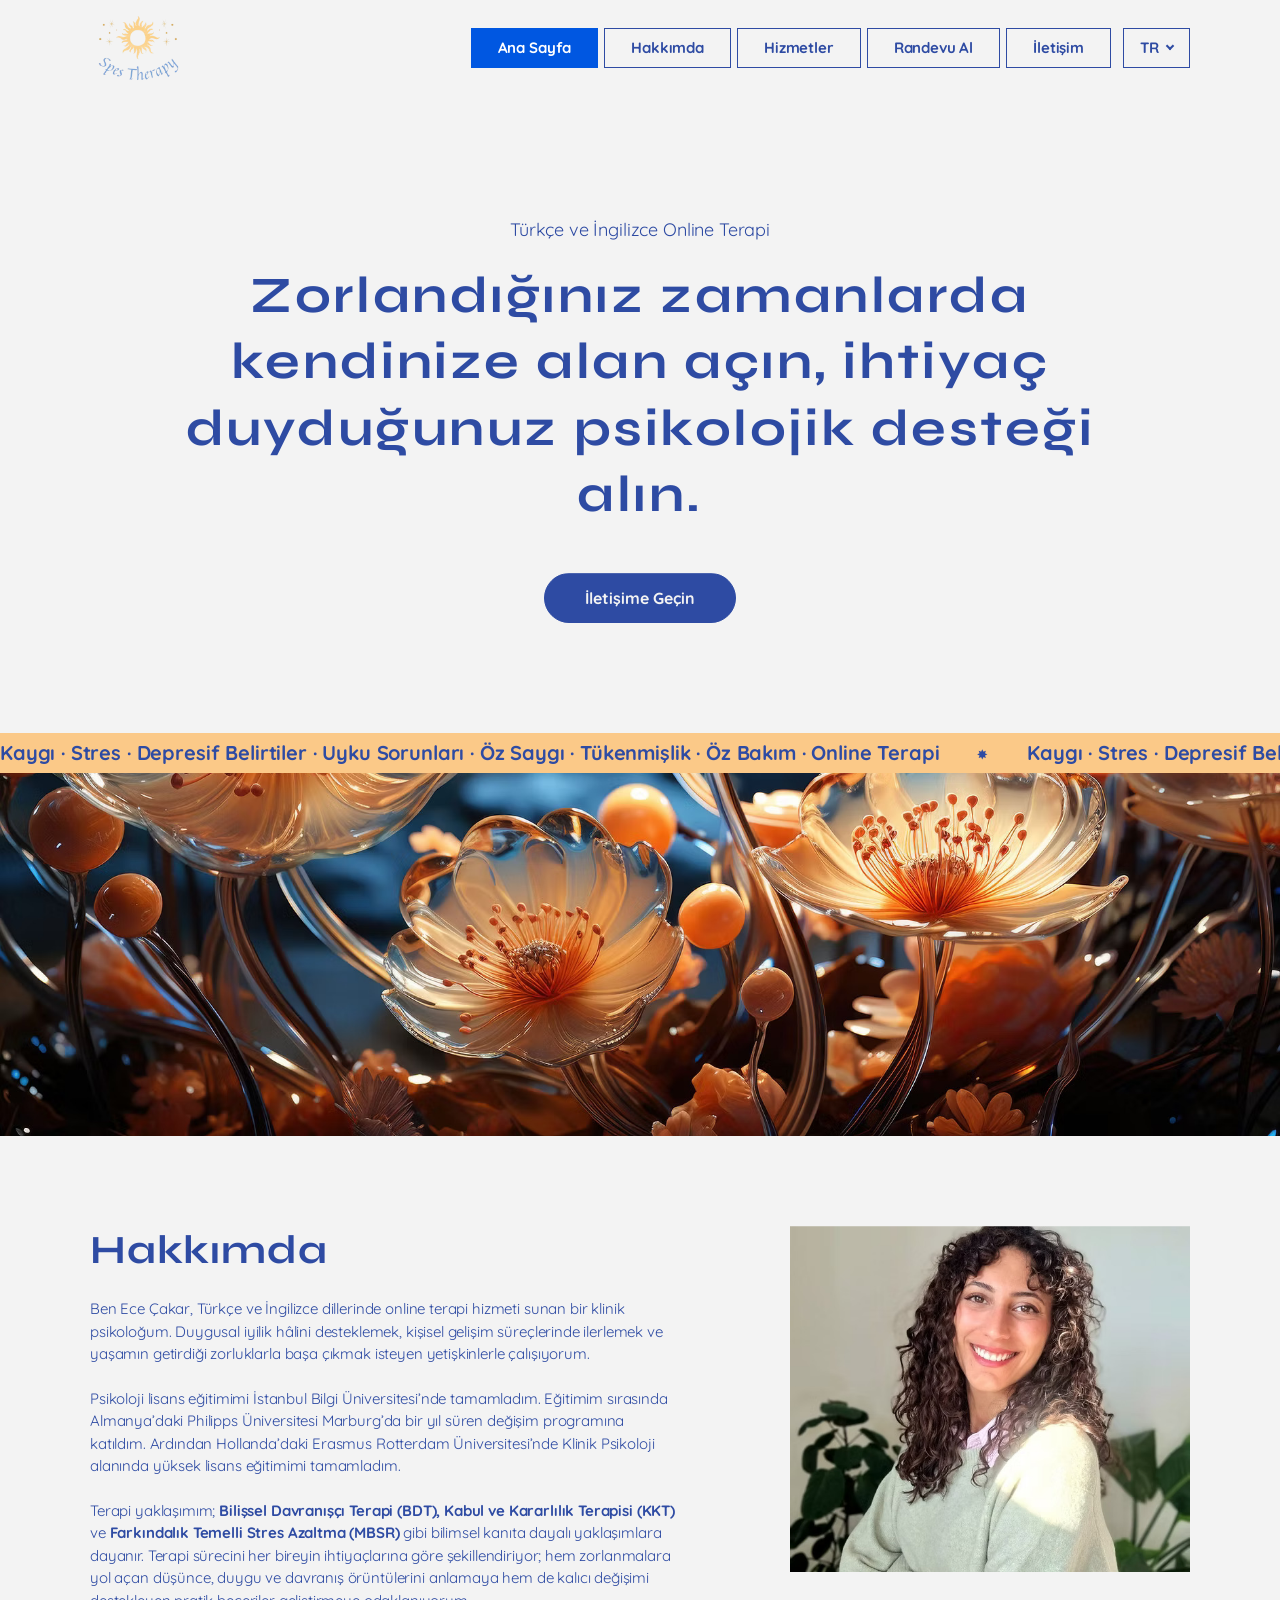
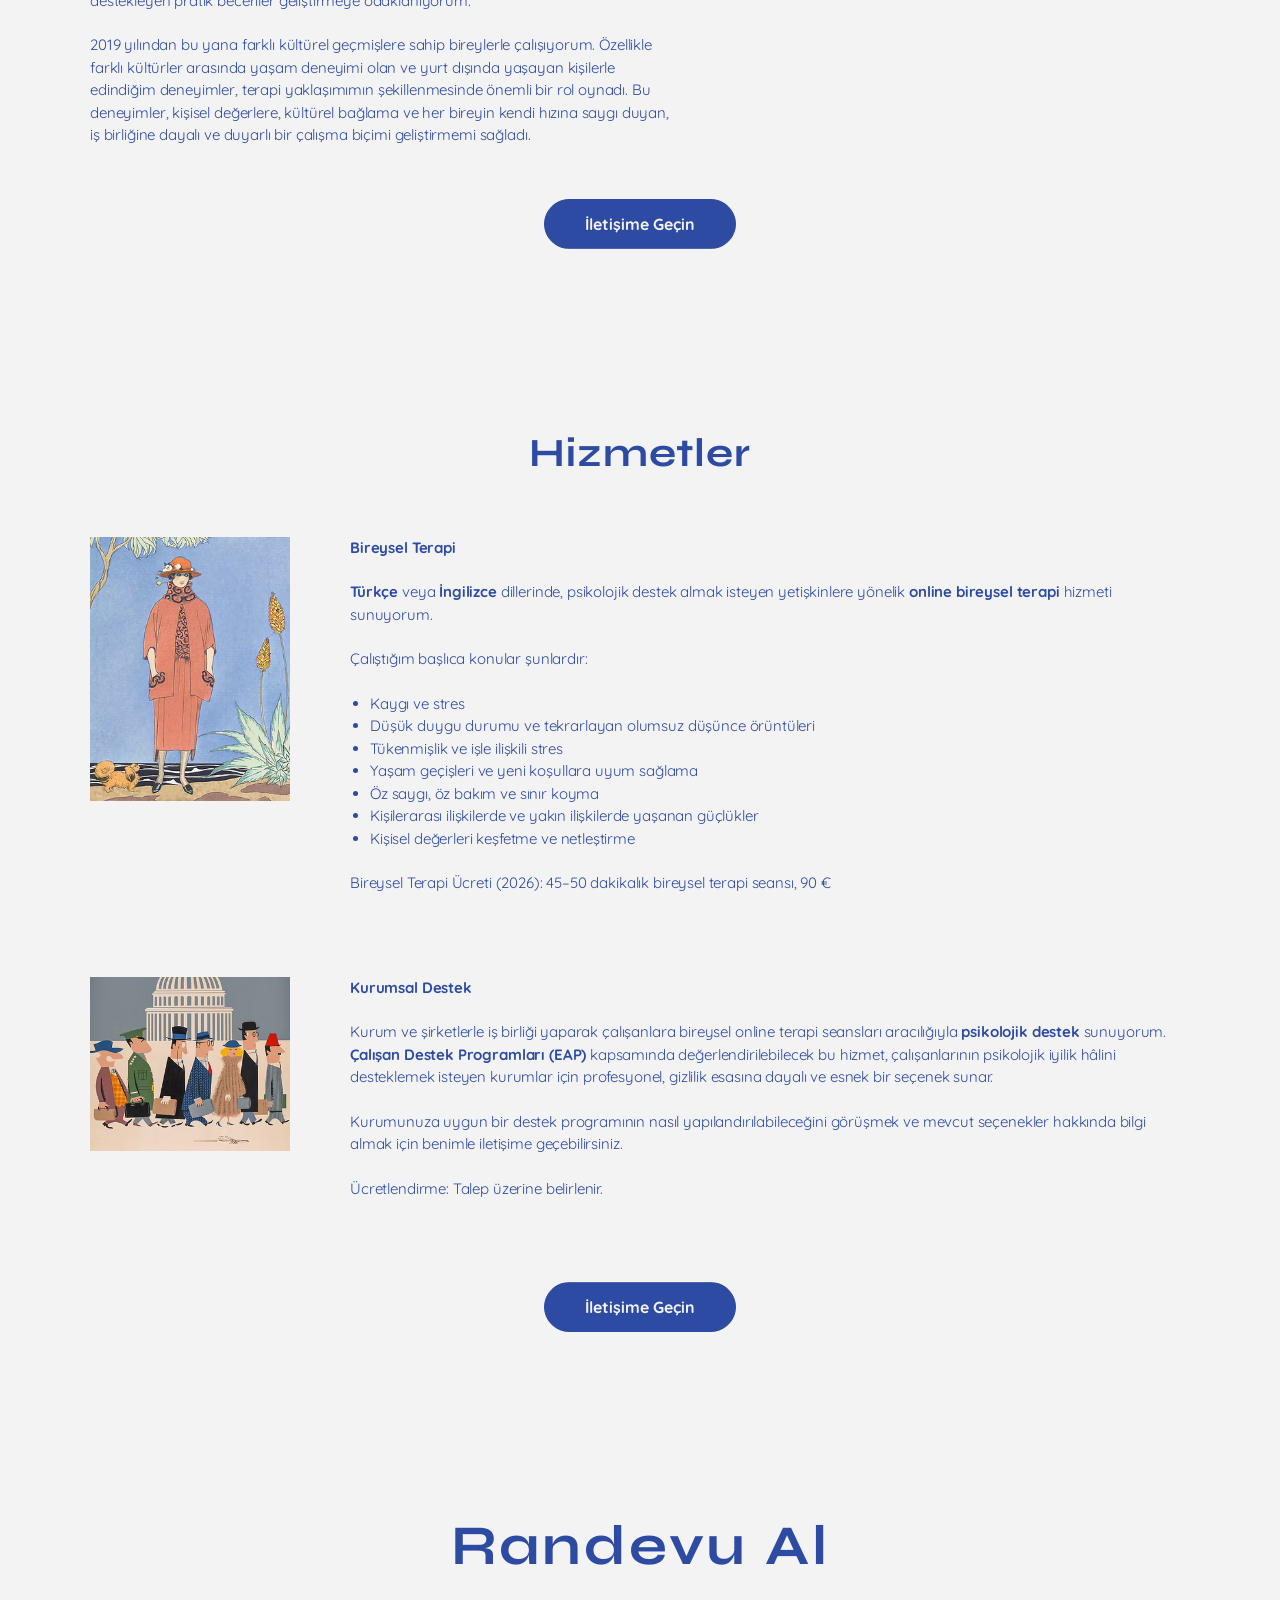
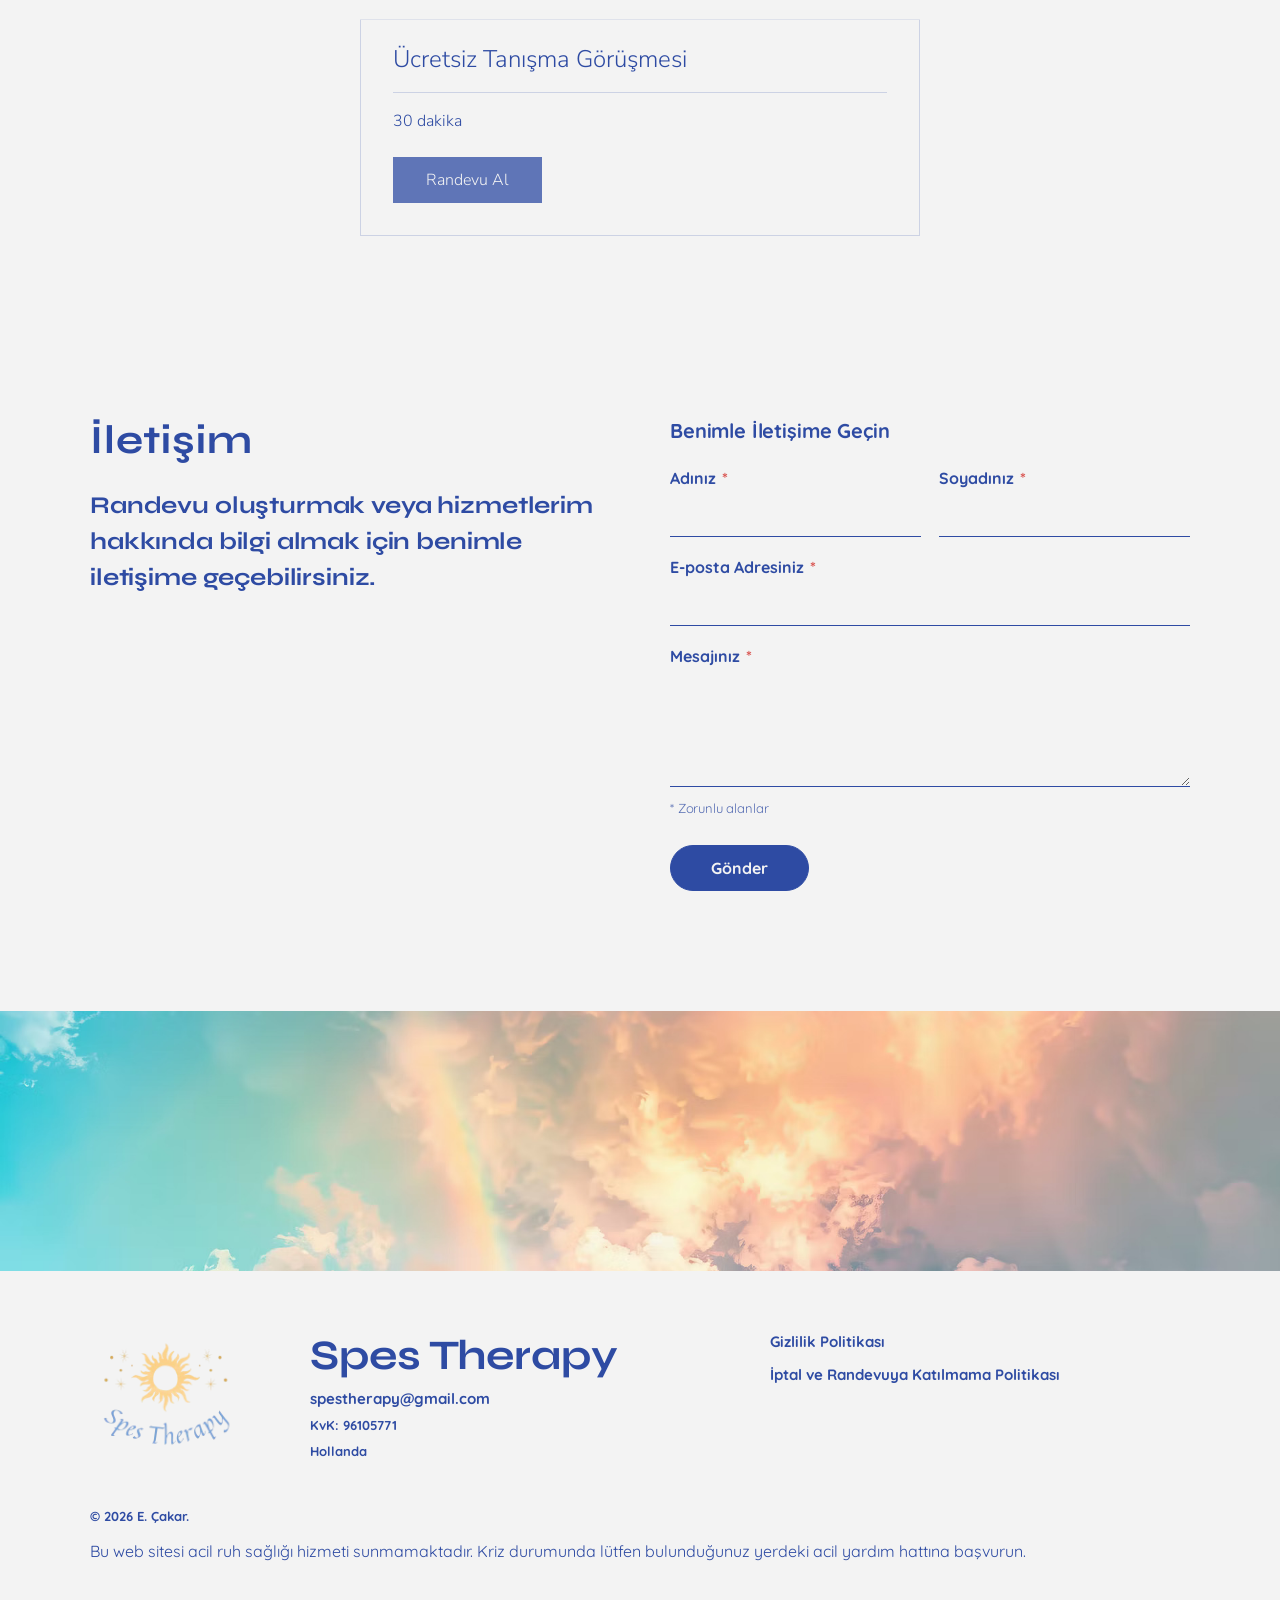
==== tr/index.html @ b2fb8b64 "Turkce sayfa entegrasyonu" ====
<!DOCTYPE html>
<html lang="tr">
<head>
  <meta charset="UTF-8">
  <meta name="viewport" content="width=device-width, initial-scale=1.0">
  <title>Spes Therapy | Türkçe ve İngilizce Online Terapi</title>
  <meta name="description" content="Klinik psikolog Ece Çakar ile Türkçe ve İngilizce online terapi. Kaygı, stres, depresif belirtiler, tükenmişlik ve daha fazlası için psikolojik destek.">
  <link rel="icon" href="/images/logo.png">
  <link rel="canonical" href="https://www.spestherapy.com/tr/">
  <link rel="alternate" hreflang="en" href="https://www.spestherapy.com/">
  <link rel="alternate" hreflang="tr" href="https://www.spestherapy.com/tr/">
  <link rel="alternate" hreflang="x-default" href="https://www.spestherapy.com/">

  <link rel="preconnect" href="https://fonts.googleapis.com">
  <link rel="preconnect" href="https://fonts.gstatic.com" crossorigin>
  <link href="https://fonts.googleapis.com/css2?family=Nunito+Sans:wght@300&family=Quicksand:wght@400;700&family=Syne:wght@700&display=swap" rel="stylesheet">

  <link rel="stylesheet" href="/css/style.css">
  <script>document.documentElement.classList.add("js");</script>
</head>
<body>

  <!-- Bu sayfa ana sayfanın (index.html) Türkçe karşılığı. Yapıyı değiştirirsen ikisini birlikte güncelle. -->
  <header class="site-header">
    <div class="container header-inner">
      <a href="#home" class="logo" aria-label="Spes Therapy ana sayfa">
        <img src="/images/logo.png" alt="Spes Therapy logosu">
      </a>

      <button class="menu-toggle" aria-label="Menüyü aç" aria-expanded="false">
        <span></span><span></span><span></span>
      </button>

      <nav class="main-nav">
        <a href="#home" class="nav-link active">Ana Sayfa</a>
        <a href="#about" class="nav-link">Hakkımda</a>
        <a href="#services" class="nav-link">Hizmetler</a>
        <a href="#book" class="nav-link">Randevu Al</a>
        <a href="#contact" class="nav-link">İletişim</a>

        <div class="lang-switch">
          <button type="button" class="lang-btn" aria-haspopup="true" aria-expanded="false" aria-label="Dil">TR <span class="lang-chev" aria-hidden="true"></span></button>
          <ul class="lang-menu">
            <li><a href="/tr/" hreflang="tr" lang="tr" aria-current="true">Türkçe</a></li>
            <li><a href="/" hreflang="en" lang="en">English</a></li>
          </ul>
        </div>
      </nav>
    </div>
  </header>

  <main>

    <section id="home" class="hero">
      <div class="container hero-inner">
        <p class="hero-eyebrow" data-anim="fade">Türkçe ve İngilizce Online Terapi</p>
        <h1 data-anim="fade" data-delay="150">Zorlandığınız zamanlarda kendinize alan açın, ihtiyaç duyduğunuz psikolojik desteği alın.</h1>
        <a href="#contact" class="btn btn-pill" data-anim="fade" data-delay="300">İletişime Geçin</a>
      </div>
    </section>

    <div class="marquee" aria-label="Kaygı, Stres, Depresif Belirtiler, Uyku Sorunları, Öz Saygı, Tükenmişlik, Öz Bakım, Online Terapi">
      <div class="marquee-track" aria-hidden="true">
        <span>Kaygı · Stres · Depresif Belirtiler · Uyku Sorunları · Öz Saygı · Tükenmişlik · Öz Bakım · Online Terapi <b>✸</b></span>
        <span>Kaygı · Stres · Depresif Belirtiler · Uyku Sorunları · Öz Saygı · Tükenmişlik · Öz Bakım · Online Terapi <b>✸</b></span>
        <span>Kaygı · Stres · Depresif Belirtiler · Uyku Sorunları · Öz Saygı · Tükenmişlik · Öz Bakım · Online Terapi <b>✸</b></span>
        <span>Kaygı · Stres · Depresif Belirtiler · Uyku Sorunları · Öz Saygı · Tükenmişlik · Öz Bakım · Online Terapi <b>✸</b></span>
      </div>
    </div>

    <div class="banner banner-hero">
      <img src="/images/hero-banner.jpg" alt="">
    </div>

    <section id="about" class="section about">
      <div class="container about-grid">
        <div class="about-text">
          <h2 data-anim="reveal">Hakkımda</h2>
          <div data-anim="reveal" data-delay="150">
            <p>Ben Ece Çakar, Türkçe ve İngilizce dillerinde online terapi hizmeti sunan bir klinik psikoloğum. Duygusal iyilik hâlini desteklemek, kişisel gelişim süreçlerinde ilerlemek ve yaşamın getirdiği zorluklarla başa çıkmak isteyen yetişkinlerle çalışıyorum.</p>
            <p>Psikoloji lisans eğitimimi İstanbul Bilgi Üniversitesi’nde tamamladım. Eğitimim sırasında Almanya’daki Philipps Üniversitesi Marburg’da bir yıl süren değişim programına katıldım. Ardından Hollanda’daki Erasmus Rotterdam Üniversitesi’nde Klinik Psikoloji alanında yüksek lisans eğitimimi tamamladım.</p>
            <p>Terapi yaklaşımım; <strong>Bilişsel Davranışçı Terapi (BDT), Kabul ve Kararlılık Terapisi (KKT)</strong> ve <strong>Farkındalık Temelli Stres Azaltma (MBSR)</strong> gibi bilimsel kanıta dayalı yaklaşımlara dayanır. Terapi sürecini her bireyin ihtiyaçlarına göre şekillendiriyor; hem zorlanmalara yol açan düşünce, duygu ve davranış örüntülerini anlamaya hem de kalıcı değişimi destekleyen pratik beceriler geliştirmeye odaklanıyorum.</p>
            <p>2019 yılından bu yana farklı kültürel geçmişlere sahip bireylerle çalışıyorum. Özellikle farklı kültürler arasında yaşam deneyimi olan ve yurt dışında yaşayan kişilerle edindiğim deneyimler, terapi yaklaşımımın şekillenmesinde önemli bir rol oynadı. Bu deneyimler, kişisel değerlere, kültürel bağlama ve her bireyin kendi hızına saygı duyan, iş birliğine dayalı ve duyarlı bir çalışma biçimi geliştirmemi sağladı.</p>
          </div>
        </div>
        <div class="about-photo" data-anim="drop">
          <img src="/images/ece.jpg" alt="Klinik psikolog Ece Çakar">
        </div>
      </div>
      <div class="container section-cta">
        <a href="#contact" class="btn btn-pill" data-anim="fade">İletişime Geçin</a>
      </div>
    </section>

    <section id="services" class="section services">
      <div class="container">
        <h2 data-anim="reveal">Hizmetler</h2>

        <article class="service">
          <div class="service-img" data-anim="turn-left">
            <img src="/images/service-individual.jpg" alt="">
          </div>
          <div class="service-text" data-anim="reveal">
            <h3>Bireysel Terapi</h3>
            <p><strong>Türkçe</strong> veya <strong>İngilizce</strong> dillerinde, psikolojik destek almak isteyen yetişkinlere yönelik <strong>online bireysel terapi</strong> hizmeti sunuyorum.</p>
            <p>Çalıştığım başlıca konular şunlardır:</p>
            <ul>
              <li>Kaygı ve stres</li>
              <li>Düşük duygu durumu ve tekrarlayan olumsuz düşünce örüntüleri</li>
              <li>Tükenmişlik ve işle ilişkili stres</li>
              <li>Yaşam geçişleri ve yeni koşullara uyum sağlama</li>
              <li>Öz saygı, öz bakım ve sınır koyma</li>
              <li>Kişilerarası ilişkilerde ve yakın ilişkilerde yaşanan güçlükler</li>
              <li>Kişisel değerleri keşfetme ve netleştirme</li>
            </ul>
            <p class="price">Bireysel Terapi Ücreti (2026): 45–50 dakikalık bireysel terapi seansı, 90 €</p>
          </div>
        </article>

        <article class="service">
          <div class="service-img" data-anim="turn-right">
            <img src="/images/service-corporate.jpg" alt="">
          </div>
          <div class="service-text" data-anim="reveal">
            <h3>Kurumsal Destek</h3>
            <p>Kurum ve şirketlerle iş birliği yaparak çalışanlara bireysel online terapi seansları aracılığıyla <strong>psikolojik destek</strong> sunuyorum. <strong>Çalışan Destek Programları (EAP)</strong> kapsamında değerlendirilebilecek bu hizmet, çalışanlarının psikolojik iyilik hâlini desteklemek isteyen kurumlar için profesyonel, gizlilik esasına dayalı ve esnek bir seçenek sunar.</p>
            <p>Kurumunuza uygun bir destek programının nasıl yapılandırılabileceğini görüşmek ve mevcut seçenekler hakkında bilgi almak için benimle iletişime geçebilirsiniz.</p>
            <p class="price">Ücretlendirme: Talep üzerine belirlenir.</p>
          </div>
        </article>

        <div class="section-cta">
          <a href="#contact" class="btn btn-pill" data-anim="fade">İletişime Geçin</a>
        </div>
      </div>
    </section>

    <section id="book" class="section book">
      <div class="container">
        <h2 class="book-title" data-anim="reveal">Randevu Al</h2>

        <div class="book-card" data-anim="fade">
          <h3>Ücretsiz Tanışma Görüşmesi</h3>
          <p>30 dakika</p>
          <a href="https://cal.com/spestherapy/30min" class="btn btn-book" data-cal-link target="_blank" rel="noopener">Randevu Al</a>
        </div>
      </div>
    </section>

    <section id="contact" class="section contact">
      <div class="container contact-grid">
        <div>
          <h2 data-anim="reveal">İletişim</h2>
          <p class="contact-lead" data-anim="fade">Randevu oluşturmak veya hizmetlerim hakkında bilgi almak için benimle iletişime geçebilirsiniz.</p>
        </div>

        <div data-anim="fade" data-delay="150">
          <p class="form-title">Benimle İletişime Geçin</p>
          <form class="contact-form" action="https://api.web3forms.com/submit" method="POST">
            <input type="hidden" name="access_key" value="fb1b3580-2717-41c4-828a-7e80e7635101">
            <input type="hidden" name="subject" value="New message from spestherapy.com (Türkçe)">
            <input type="checkbox" name="botcheck" class="hidden" tabindex="-1" autocomplete="off">

            <div class="form-row">
              <label>Adınız <span class="req" aria-hidden="true">*</span> <input type="text" name="name" autocomplete="given-name" required></label>
              <label>Soyadınız <span class="req" aria-hidden="true">*</span> <input type="text" name="surname" autocomplete="family-name" required></label>
            </div>
            <label>E-posta Adresiniz <span class="req" aria-hidden="true">*</span> <input type="email" name="email" autocomplete="email" required></label>
            <label>Mesajınız <span class="req" aria-hidden="true">*</span> <textarea name="message" rows="4" required></textarea></label>
            <p class="small form-note">* Zorunlu alanlar</p>
            <button type="submit" class="btn btn-pill">Gönder</button>
            <p class="form-status" role="status"></p>
          </form>
        </div>
      </div>

      <div class="banner banner-contact">
        <img src="/images/contact-banner.jpg" alt="">
      </div>
    </section>

  </main>

  <footer class="site-footer">
    <div class="container footer-grid">
      <div>
        <img src="/images/logo.png" alt="" class="footer-logo">
      </div>
      <div>
        <p class="footer-brand">Spes Therapy</p>
        <p><a href="mailto:spestherapy@gmail.com">spestherapy@gmail.com</a></p>
        <p class="small">KvK: 96105771</p>
        <p class="small">Hollanda</p>
      </div>
      <div class="footer-links">
        <a href="/tr/gizlilik-politikasi.html">Gizlilik Politikası</a>
        <a href="/tr/iptal-ve-odeme-politikasi.html">İptal ve Randevuya Katılmama Politikası</a>
      </div>
    </div>
    <div class="container footer-bottom">
      <p class="small">© <span id="year">2026</span> E. Çakar.</p>
      <p class="footer-disclaimer">Bu web sitesi acil ruh sağlığı hizmeti sunmamaktadır. Kriz durumunda lütfen bulunduğunuz yerdeki acil yardım hattına başvurun.</p>
    </div>
  </footer>

  <script src="/js/main.js"></script>
</body>
</html>
---- css/style.css ----
/* =========================================================
   RENKLER VE TEMEL AYARLAR
   Renkleri buradan değiştirirsen tüm sitede değişir.
   ========================================================= */
:root {
  --navy: #2e4ba3;        /* ana lacivert: yazılar, butonlar */
  --navy-soft: #5f75b7;   /* "Book Now" butonu */
  --blue-bright: #0057e1; /* menüde aktif sekme */
  --peach: #fbc988;       /* kayan yazı şeridi */
  --lilac: #c2c9df;       /* iletişim altı banner zemini */
  --pink: #edc7e3;        /* görsel yüklenirken zemin */
  --bg: #f3f3f3;          /* sayfa arka planı */

  --font-title: "Syne", sans-serif;
  --font-text: "Quicksand", sans-serif;
  --font-light: "Nunito Sans", sans-serif; /* Wix'teki "Avenir Light"ın ücretsiz muadili (randevu kartı) */

  --header-h: 96px;

  /* Wix'in kullandığı animasyon eğrileri */
  --ease-reveal: cubic-bezier(0.645, 0.045, 0.355, 1);
  --ease-fade: cubic-bezier(0.445, 0.05, 0.55, 0.95);
  --ease-back: cubic-bezier(0.175, 0.885, 0.32, 1.275);
}

*, *::before, *::after { box-sizing: border-box; }

html {
  scroll-behavior: smooth;
  /* Menüye tıklayınca başlık sabit menünün altında kalmasın */
  scroll-padding-top: var(--header-h);
}

body {
  margin: 0;
  background: var(--bg);
  color: var(--navy);
  font-family: var(--font-text);
  font-weight: 400;          /* gövde metni normal; sadece vurgulu kelimeler kalın */
  font-size: 15px;
  line-height: 1.5;
  letter-spacing: -0.01em;
  -webkit-font-smoothing: antialiased;
}
strong { font-weight: 700; }

img { display: block; max-width: 100%; }

/* Dönerek gelen görseller animasyon başında sayfa dışına taşmasın */
main { overflow-x: clip; }
a { color: inherit; }

.container {
  width: min(1100px, 100% - 32px);
  margin-inline: auto;
}

.hidden { display: none; }

h1, h2 {
  font-family: var(--font-title);
  font-weight: 700;
  margin: 0 0 24px;
}
h2 { font-size: clamp(32px, 4vw, 40px); letter-spacing: 0.02em; line-height: 1.2; }
h3 { font-size: 15px; font-weight: 700; margin: 0 0 22px; }

/* =========================================================
   BUTONLAR
   ========================================================= */
.btn {
  display: inline-block;
  text-decoration: none;
  font-family: var(--font-text);
  font-weight: 700;
  font-size: 16px;
  letter-spacing: normal;
  cursor: pointer;
  transition: background-color 0.3s, color 0.3s, transform 0.3s;
}
.btn-pill {
  background: var(--navy);
  color: var(--bg);
  border: 1px solid var(--navy);
  border-radius: 100px;
  padding: 12px 40px;
}
.btn-pill:hover { background: transparent; color: var(--navy); }

.btn-book {
  font-family: var(--font-light);
  font-weight: 300;
  background: var(--navy-soft);
  color: var(--bg);
  border: 1px solid var(--navy-soft);
  padding: 10px 32px;
}
.btn-book:hover { background: var(--navy); border-color: var(--navy); }

/* =========================================================
   MENÜ
   ========================================================= */
.site-header {
  position: sticky;   /* kayarken üstte sabit kalır */
  top: 0;
  z-index: 100;
  background: var(--bg);
  height: var(--header-h);
  transition: box-shadow 0.3s;
}
.site-header.scrolled { box-shadow: 0 2px 16px rgba(46, 75, 163, 0.08); }

.header-inner {
  height: 100%;
  display: flex;
  align-items: center;
  justify-content: space-between;
}
.logo img { height: 80px; width: auto; }

.main-nav { display: flex; gap: 6px; }
.nav-link {
  text-decoration: none;
  color: var(--navy);
  border: 1px solid var(--navy);
  padding: 8px 26px;
  font-size: 15px;
  font-weight: 700;
  transition: background-color 0.3s, color 0.3s;
}
.nav-link:hover,
.nav-link.active { background: var(--blue-bright); border-color: var(--blue-bright); color: #fff; }

.menu-toggle { display: none; }

/* Dil seçici (EN / TR): menünün sonunda, tıklayınca açılır liste */
.lang-switch { position: relative; margin-left: 6px; }
.lang-btn {
  display: flex;
  align-items: center;
  gap: 8px;
  height: 100%;
  background: none;
  border: 1px solid var(--navy);
  color: var(--navy);
  padding: 8px 16px;
  font: inherit;
  font-size: 15px;
  font-weight: 700;
  cursor: pointer;
  transition: background-color 0.3s, color 0.3s;
}
.lang-btn:hover,
.lang-btn[aria-expanded="true"] { background: var(--navy); color: #fff; }
.lang-chev {
  width: 6px; height: 6px;
  border-right: 2px solid currentColor;
  border-bottom: 2px solid currentColor;
  transform: translateY(-2px) rotate(45deg);
  transition: transform 0.3s;
}
.lang-btn[aria-expanded="true"] .lang-chev { transform: translateY(1px) rotate(-135deg); }
.lang-menu {
  position: absolute;
  top: calc(100% + 6px);
  right: 0;
  min-width: 100%;
  margin: 0;
  padding: 0;
  list-style: none;
  background: var(--bg);
  border: 1px solid var(--navy);
  box-shadow: 0 8px 20px rgba(46, 75, 163, 0.12);
  opacity: 0;
  visibility: hidden;
  transform: translateY(-6px);
  transition: opacity 0.2s, transform 0.2s, visibility 0.2s;
}
.lang-btn[aria-expanded="true"] + .lang-menu { opacity: 1; visibility: visible; transform: none; }
.lang-menu a {
  display: block;
  padding: 10px 18px;
  text-decoration: none;
  font-weight: 700;
  white-space: nowrap;
}
.lang-menu a:hover { background: var(--blue-bright); color: #fff; }
.lang-menu a[aria-current="true"] { background: var(--lilac); }
.lang-menu a[aria-current="true"]:hover { background: var(--blue-bright); }

/* =========================================================
   HERO
   ========================================================= */
.hero { padding: 120px 0 110px; text-align: center; }
.hero-eyebrow { font-size: 18px; margin: 0 0 20px; }
.hero h1 {
  font-size: clamp(27px, 4.6vw, 51px);
  line-height: 1.3;         /* g, p, y gibi harflerin kuyrukları kesilmesin */
  padding-bottom: 0.1em;
  letter-spacing: 0.05em;
  max-width: 1000px;         /* ilk satır 954px, 2 satıra sığsın */
  margin: 0 auto 40px;
}
/* Başlığı "when"den sonra bölen satır sonu; telefonda gerek yok, doğal kırılsın */
@media (max-width: 700px) {
  .hero h1 br { display: none; }
}

/* =========================================================
   KAYAN YAZI ŞERİDİ (marquee)
   ========================================================= */
.marquee {
  background: var(--peach);
  overflow: hidden;
  height: 40px;
  display: flex;
  align-items: center;
}
.marquee-track {
  display: flex;
  width: max-content;
  animation: marquee 60s linear infinite;
}
.marquee-track span {
  white-space: nowrap;
  font-size: 20px;
  font-weight: 700;
  padding-right: 40px;
}
.marquee-track b { font-size: 12px; margin-left: 32px; vertical-align: middle; }
/* 4 kopya var; yarısı kadar (-50%) kayınca başa dönüyor, fark edilmiyor */
@keyframes marquee {
  from { transform: translateX(0); }
  to   { transform: translateX(-50%); }
}

/* =========================================================
   GENİŞ GÖRSEL BANTLARI
   ========================================================= */
.banner { background: var(--pink); overflow: hidden; }
.banner img { width: 100%; height: 100%; object-fit: cover; }
.banner-hero { height: 363px; }
.banner-hero img { object-position: bottom; }
.banner-contact { height: 260px; background: var(--lilac); margin-top: 80px; }

/* =========================================================
   BÖLÜMLER
   ========================================================= */
.section { padding: 90px 0; }

.about-grid {
  display: grid;
  grid-template-columns: 1.6fr 1fr;
  gap: 60px;
  align-items: start;
}
.about-text p { margin: 0 0 22px; max-width: 585px; }
/* Wix'teki gibi "Contact Now" butonları ortada */
.section-cta { text-align: center; margin-top: 30px; }
.about-photo { overflow: hidden; background: var(--pink); }
.about-photo img { width: 100%; aspect-ratio: 638 / 552; object-fit: cover; }

.services h2 { text-align: center; margin-bottom: 60px; }
.service {
  display: grid;
  grid-template-columns: 200px 1fr;
  gap: 60px;
  align-items: start;
  margin-bottom: 60px;
}
.service-img { background: var(--pink); }
.service-img img { width: 100%; object-fit: cover; }
.service ul { margin: 0 0 22px; padding-left: 20px; }
.service p { margin: 0 0 22px; }

.book { text-align: center; }
.book-title { font-size: clamp(40px, 5vw, 56px); letter-spacing: 0.05em; }
.book-card {
  max-width: 560px;
  margin: 40px auto 0;
  padding: 24px 32px 32px;
  border: 1px solid rgba(46, 75, 163, 0.2);
  text-align: left;
  font-family: var(--font-light);
  font-weight: 300;
  letter-spacing: normal;
}
.book-card h3 {
  font-size: 24px;
  font-weight: 300;
  line-height: 1.33;
  margin: 0;
  padding-bottom: 16px;
  border-bottom: 1px solid rgba(46, 75, 163, 0.2); /* başlık altındaki ince çizgi */
}
.book-card p { font-size: 16px; line-height: 2; margin: 12px 0 20px; }

.contact { padding-bottom: 0; }
.contact-grid {
  display: grid;
  grid-template-columns: 1fr 1fr;
  gap: 60px;
}
.contact-lead { font-family: var(--font-title); font-weight: 700; font-size: 24px; line-height: 1.5; margin: 0; }
.form-title { font-size: 20px; font-weight: 700; margin: 0 0 20px; }
.contact-form { display: grid; gap: 18px; }
.form-row { display: grid; grid-template-columns: 1fr 1fr; gap: 18px; }
.contact-form label { display: grid; gap: 6px; font-size: 16px; font-weight: 700; letter-spacing: normal; }
.contact-form input,
.contact-form textarea {
  font: inherit;
  font-weight: 400;
  color: var(--navy);
  background: transparent;
  border: none;
  border-bottom: 1px solid var(--navy);
  padding: 8px 0;
  outline: none;
  resize: vertical;
  transition: border-color 0.3s;
}
.contact-form input:focus,
.contact-form textarea:focus { border-bottom-color: var(--blue-bright); }
.contact-form label { grid-template-columns: auto 1fr; }
.contact-form label > input,
.contact-form label > textarea { grid-column: 1 / -1; }
.req { color: #d9534f; justify-self: start; }
.form-note { margin: -6px 0 0; opacity: 0.8; }
/* Gönder'e basıldıktan sonra boş/yanlış kalan alanın çizgisi kırmızı olsun */
.contact-form.submitted input:invalid,
.contact-form.submitted textarea:invalid { border-bottom-color: #d9534f; }
.contact-form .btn { justify-self: start; margin-top: 8px; }
.form-status { margin: 0; min-height: 1.5em; }

/* =========================================================
   POLİTİKA SAYFALARI (gizlilik, iptal)
   ========================================================= */
.policy { padding: 80px 0 60px; }
.policy .container { max-width: 760px; }
.policy h1 { font-size: clamp(34px, 5vw, 51px); line-height: 1.2; letter-spacing: 0.03em; margin-bottom: 20px; }
.policy .intro { font-size: 18px; margin: 0 0 40px; }
.policy h2 { font-size: 22px; letter-spacing: 0; margin: 40px 0 12px; }
.policy p { margin: 0 0 14px; }
.back-link { display: inline-block; margin-top: 48px; text-decoration: none; }
.back-link:hover { text-decoration: underline; }

/* =========================================================
   ALT BİLGİ
   ========================================================= */
.site-footer { padding: 60px 0 40px; }
.footer-grid {
  display: grid;
  grid-template-columns: 180px 1fr 1fr;
  gap: 40px;
  align-items: start;
}
.footer-logo { width: 150px; }
.footer-brand { font-family: var(--font-title); font-weight: 700; font-size: 42px; line-height: 1.2; margin: 0 0 12px; }
/* Wix'te footer yazıları kalın (e-posta, KvK, linkler); sadece acil durum notu normal */
.site-footer p,
.site-footer a { font-weight: 700; letter-spacing: normal; }
.site-footer p { margin: 0 0 6px; }
.site-footer a { text-decoration: none; }
.site-footer a:hover { text-decoration: underline; }
.footer-links { display: grid; gap: 10px; font-size: 15px; }
.footer-bottom { margin-top: 40px; }
.site-footer .footer-disclaimer { font-weight: 400; font-size: 16px; margin-top: 12px; }
.small { font-size: 13px; }

/* =========================================================
   KAYDIRINCA BELİREN ANİMASYONLAR
   JS, eleman ekrana girince ona "is-visible" sınıfını ekler.
   (.js sınıfı sadece JavaScript çalışıyorsa eklenir; JS kapalıysa
   her şey normal görünür, hiçbir içerik gizli kalmaz.)
   ========================================================= */

/* fade: yavaşça belirme (Wix "FadeIn") */
.js [data-anim="fade"] {
  opacity: 0;
  transition: opacity 1.2s var(--ease-fade);
}

/* reveal: alttan yukarı perde açılması (Wix "RevealIn") */
.js [data-anim="reveal"] {
  clip-path: inset(100% 0 0 0);
  transition: clip-path 1.2s var(--ease-reveal);
}

/* drop: büyükten küçülerek yerine oturma (Wix "DropIn")
   Kutu sabit kalır, içindeki fotoğraf küçülür; böylece sayfadan taşmaz. */
.js [data-anim="drop"] {
  opacity: 0;
  transition: opacity 1s var(--ease-fade);
}
.js [data-anim="drop"] img {
  transform: scale(1.4);
  transition: transform 1.2s var(--ease-reveal);
}
.js [data-anim="drop"].is-visible img { transform: none; }

/* turn: köşesinden dönerek, yaylanarak gelme (Wix "TurnIn") */
.js [data-anim^="turn"] {
  opacity: 0;
  transition: opacity 0.6s ease-in, transform 1s var(--ease-back);
}
.js [data-anim="turn-left"]  { transform-origin: bottom left; transform: rotate(-50deg); }
.js [data-anim="turn-right"] { transform-origin: top right;   transform: rotate(50deg); }

/* Görünür olunca hepsi normal hâline döner */
.js [data-anim].is-visible {
  opacity: 1;
  clip-path: inset(0 0 0 0);
  transform: none;
}

/* Hareket hassasiyeti olan kullanıcılar için animasyonları kapat */
@media (prefers-reduced-motion: reduce) {
  html { scroll-behavior: auto; }
  .marquee-track { animation: none; }
  .js [data-anim] { opacity: 1; clip-path: none; transform: none; transition: none; }
}

/* =========================================================
   TABLET VE TELEFON
   ========================================================= */
@media (max-width: 900px) {
  :root { --header-h: 76px; }
  .logo img { height: 60px; }

  /* Hamburger buton */
  .menu-toggle {
    display: grid;
    gap: 5px;
    background: none;
    border: none;
    padding: 10px;
    cursor: pointer;
  }
  .menu-toggle span {
    width: 26px; height: 2px;
    background: var(--navy);
    transition: transform 0.3s, opacity 0.3s;
  }
  .menu-toggle[aria-expanded="true"] span:nth-child(1) { transform: translateY(7px) rotate(45deg); }
  .menu-toggle[aria-expanded="true"] span:nth-child(2) { opacity: 0; }
  .menu-toggle[aria-expanded="true"] span:nth-child(3) { transform: translateY(-7px) rotate(-45deg); }

  /* Açılır menü */
  .main-nav {
    position: absolute;
    top: var(--header-h);
    left: 0; right: 0;
    flex-direction: column;
    gap: 8px;
    padding: 16px;
    background: var(--bg);
    box-shadow: 0 12px 20px rgba(46, 75, 163, 0.08);
    opacity: 0;
    visibility: hidden;
    transform: translateY(-10px);
    transition: opacity 0.3s, transform 0.3s, visibility 0.3s;
  }
  .main-nav.open { opacity: 1; visibility: visible; transform: none; }
  .nav-link { text-align: center; padding: 12px; }

  /* Telefonda dil seçici menünün içinde, tam genişlikte açılır */
  .lang-switch { margin-left: 0; }
  .lang-btn { width: 100%; justify-content: center; padding: 12px; }
  .lang-menu { position: static; display: none; margin-top: 8px; transform: none; opacity: 1; visibility: visible; }
  .lang-btn[aria-expanded="true"] + .lang-menu { display: block; }
  .lang-menu a { text-align: center; }

  .hero { padding: 70px 0 60px; }
  .banner-hero { height: 220px; }
  .banner-contact { height: 180px; }
  .section { padding: 64px 0; }

  .about-grid,
  .contact-grid { grid-template-columns: 1fr; gap: 36px; }
  .about-photo { order: -1; max-width: 420px; }

  .service { grid-template-columns: 1fr; gap: 24px; }
  .service-img { max-width: 220px; }

  .footer-grid { grid-template-columns: 1fr; gap: 24px; }
  .footer-brand { font-size: 32px; }
}

@media (max-width: 520px) {
  .form-row { grid-template-columns: 1fr; }
  .book-card { padding: 28px 24px; }
}
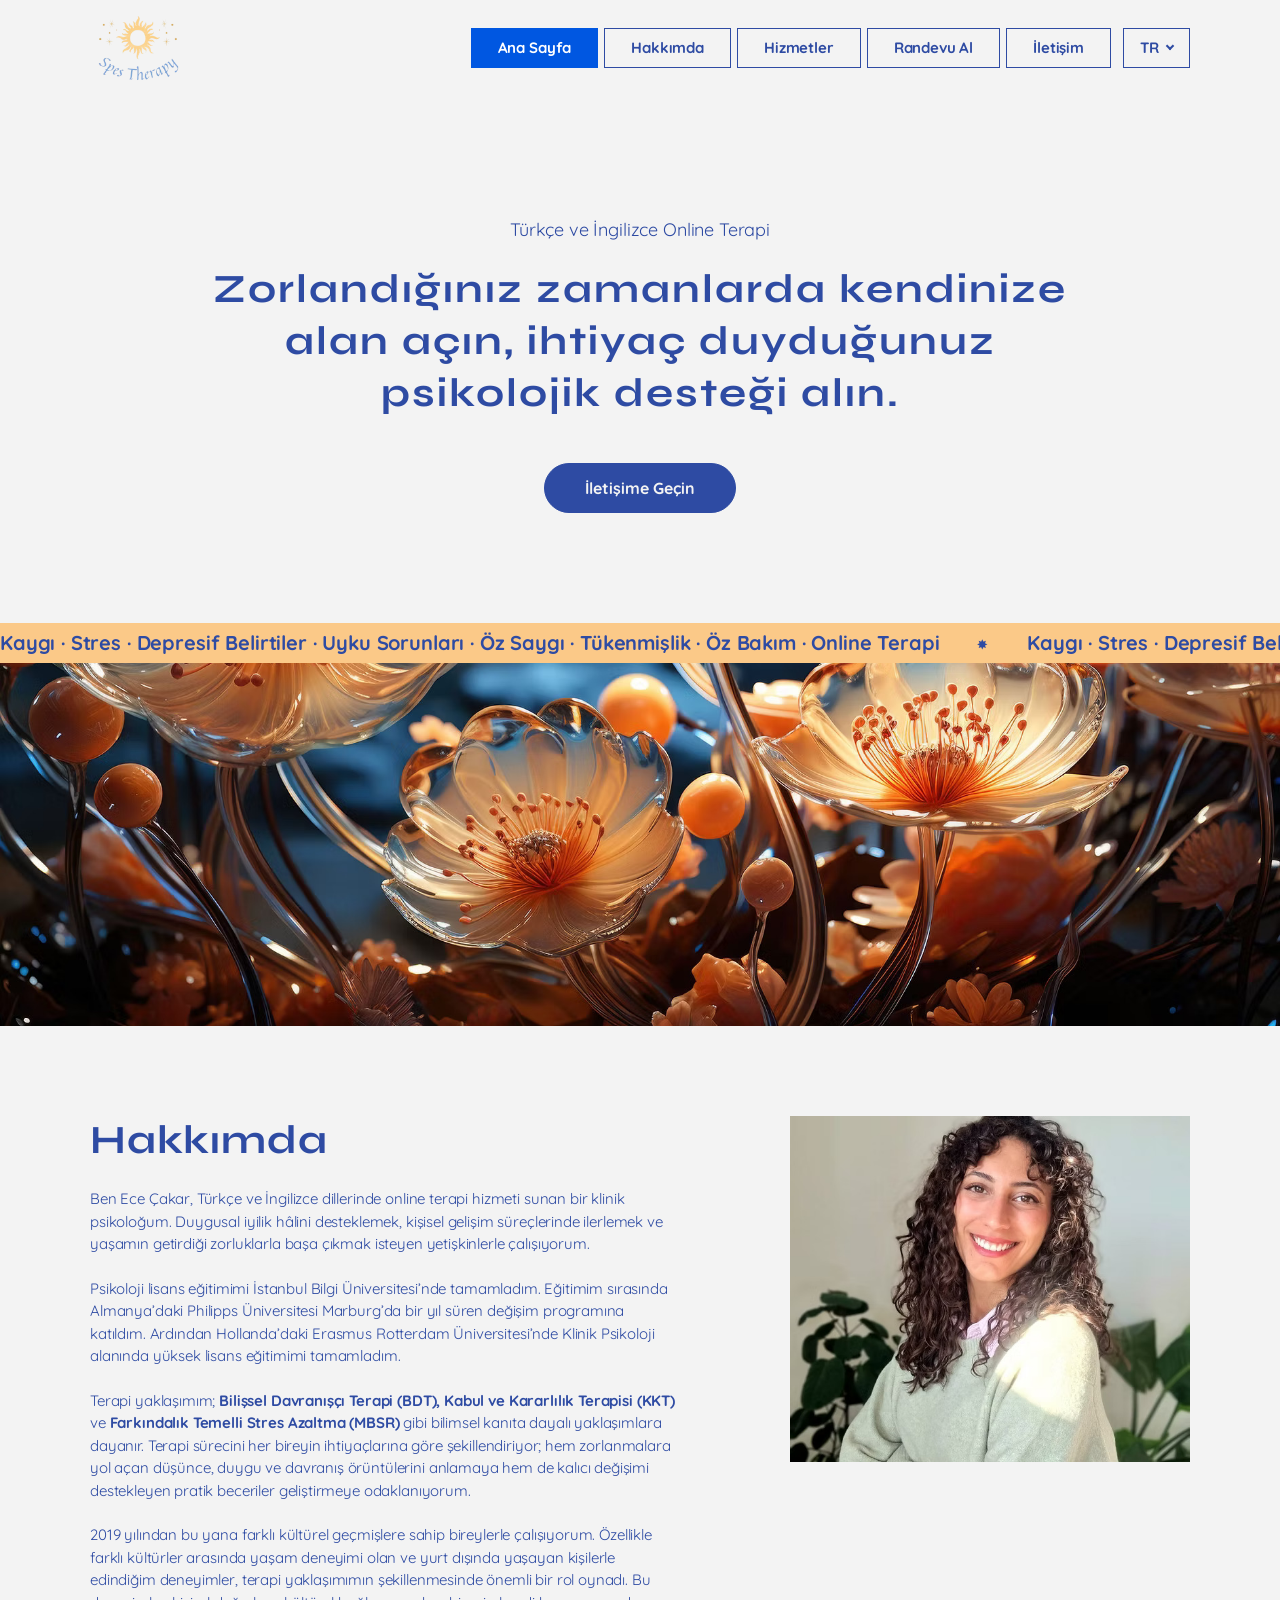
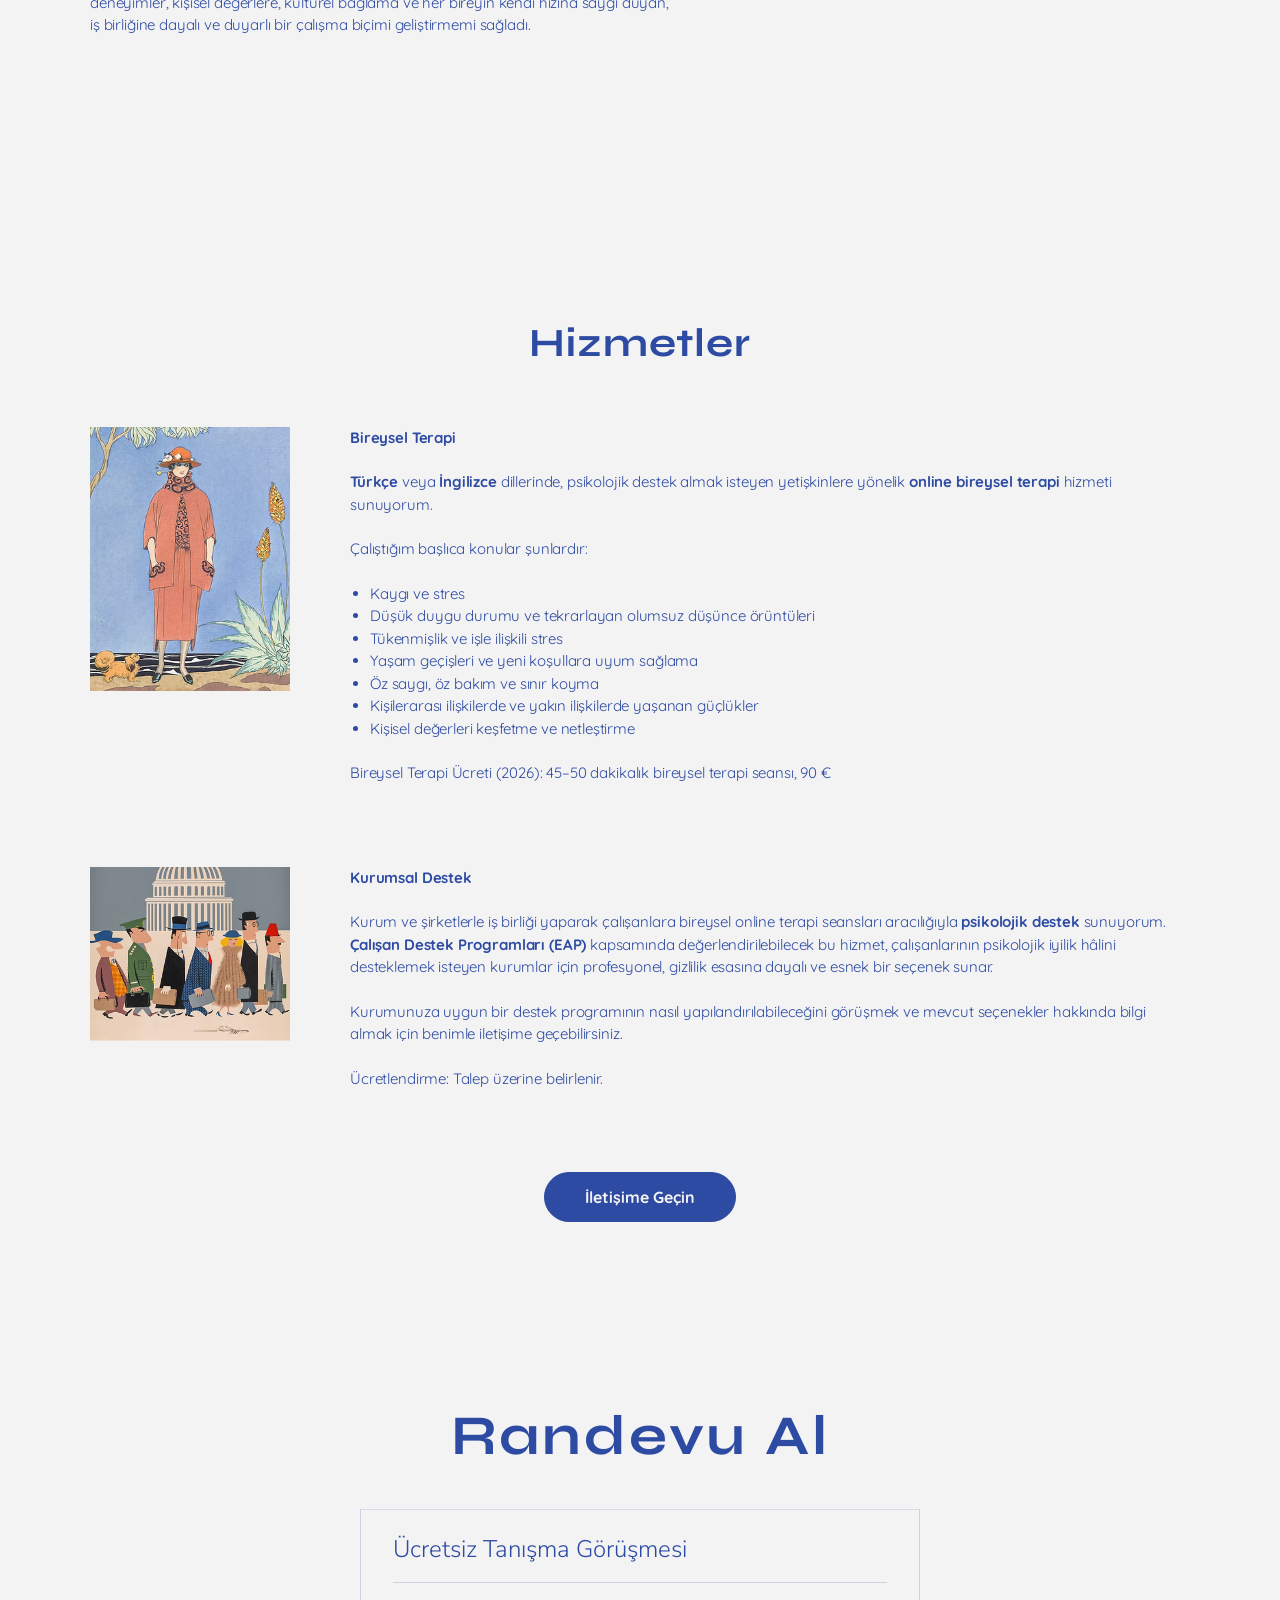
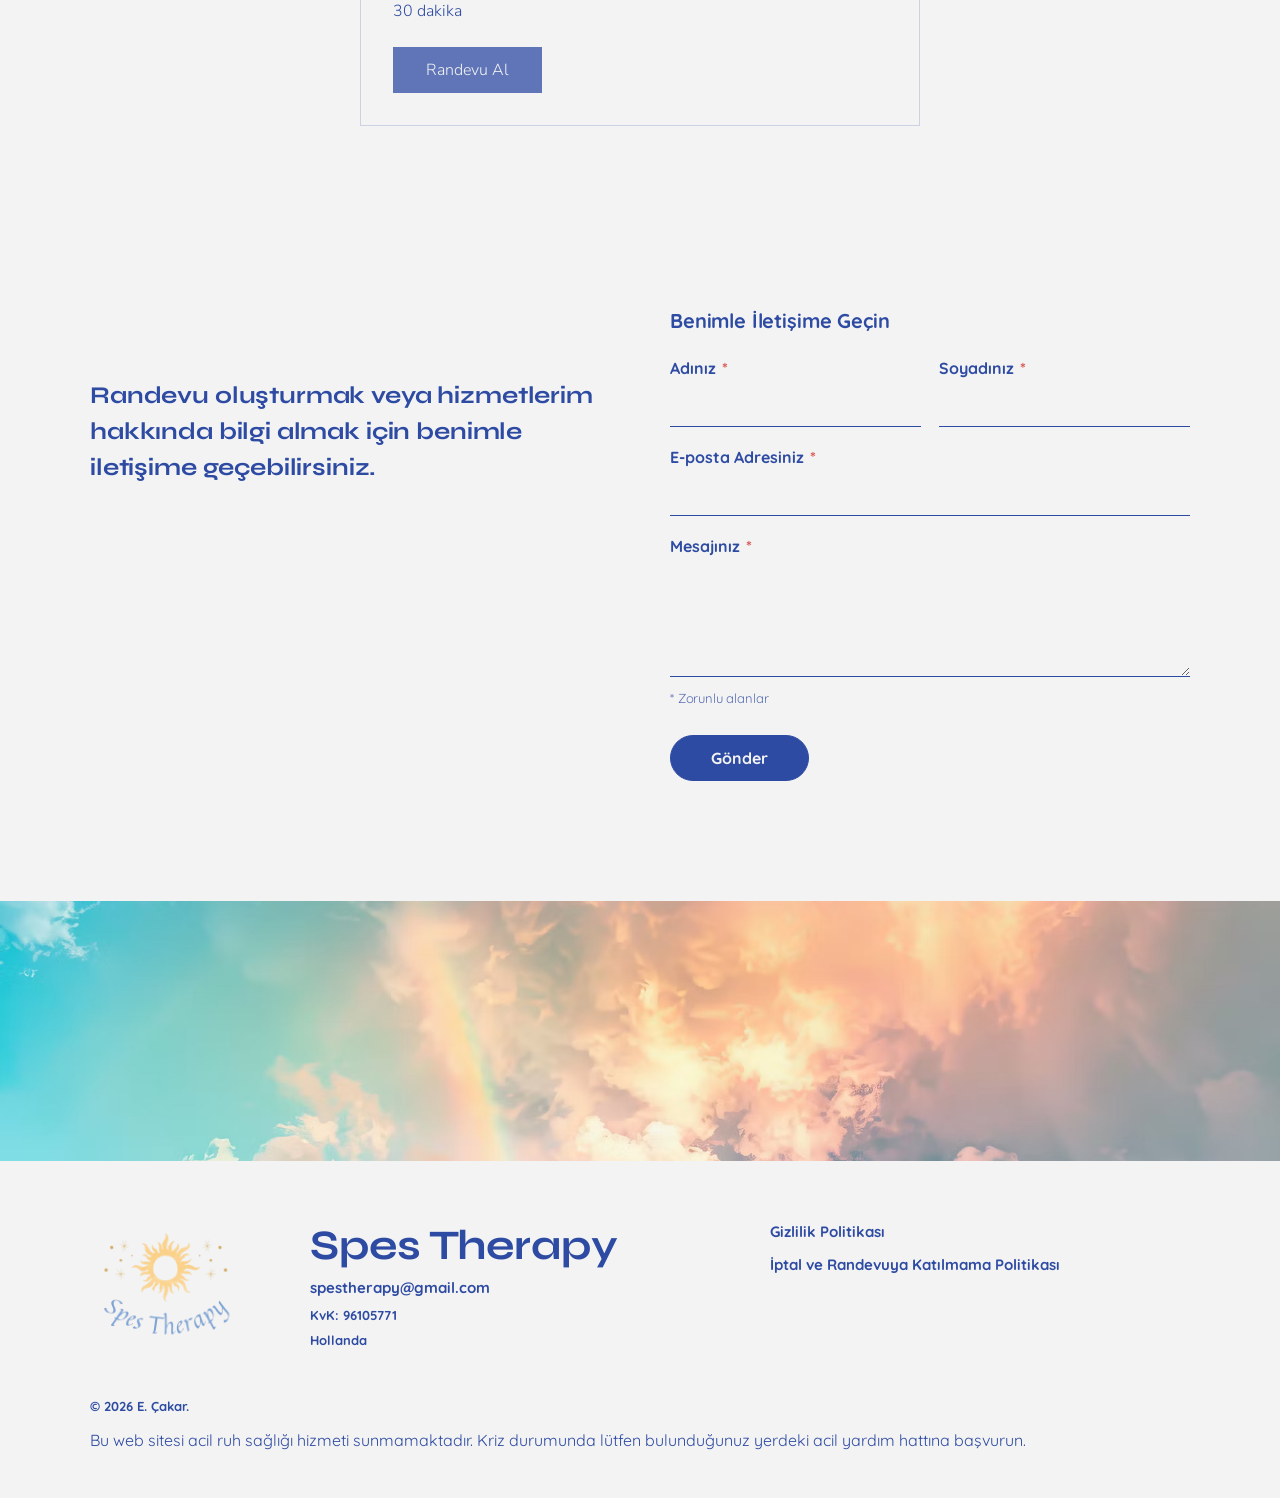
==== commit baa2d8cd: "Punto degisimi" ====
--- a/tr/index.html
+++ b/tr/index.html
@@ -54,7 +54,7 @@
     <section id="home" class="hero">
       <div class="container hero-inner">
         <p class="hero-eyebrow" data-anim="fade">Türkçe ve İngilizce Online Terapi</p>
-        <h1 data-anim="fade" data-delay="150">Zorlandığınız zamanlarda kendinize alan açın, ihtiyaç duyduğunuz psikolojik desteği alın.</h1>
+        <h1 class="hero-long" data-anim="fade" data-delay="150">Zorlandığınız zamanlarda kendinize alan açın, ihtiyaç duyduğunuz psikolojik desteği alın.</h1>
         <a href="#contact" class="btn btn-pill" data-anim="fade" data-delay="300">İletişime Geçin</a>
       </div>
     </section>
--- a/css/style.css
+++ b/css/style.css
@@ -200,6 +200,11 @@
   letter-spacing: 0.05em;
   max-width: 1000px;         /* ilk satır 954px, 2 satıra sığsın */
   margin: 0 auto 40px;
+}
+/* Türkçe başlık daha uzun: biraz küçük punto ve geniş alan ile 3 satıra sığar */
+.hero h1.hero-long {
+  font-size: clamp(24px, 3.6vw, 40px);
+  max-width: 900px;
 }
 /* Başlığı "when"den sonra bölen satır sonu; telefonda gerek yok, doğal kırılsın */
 @media (max-width: 700px) {
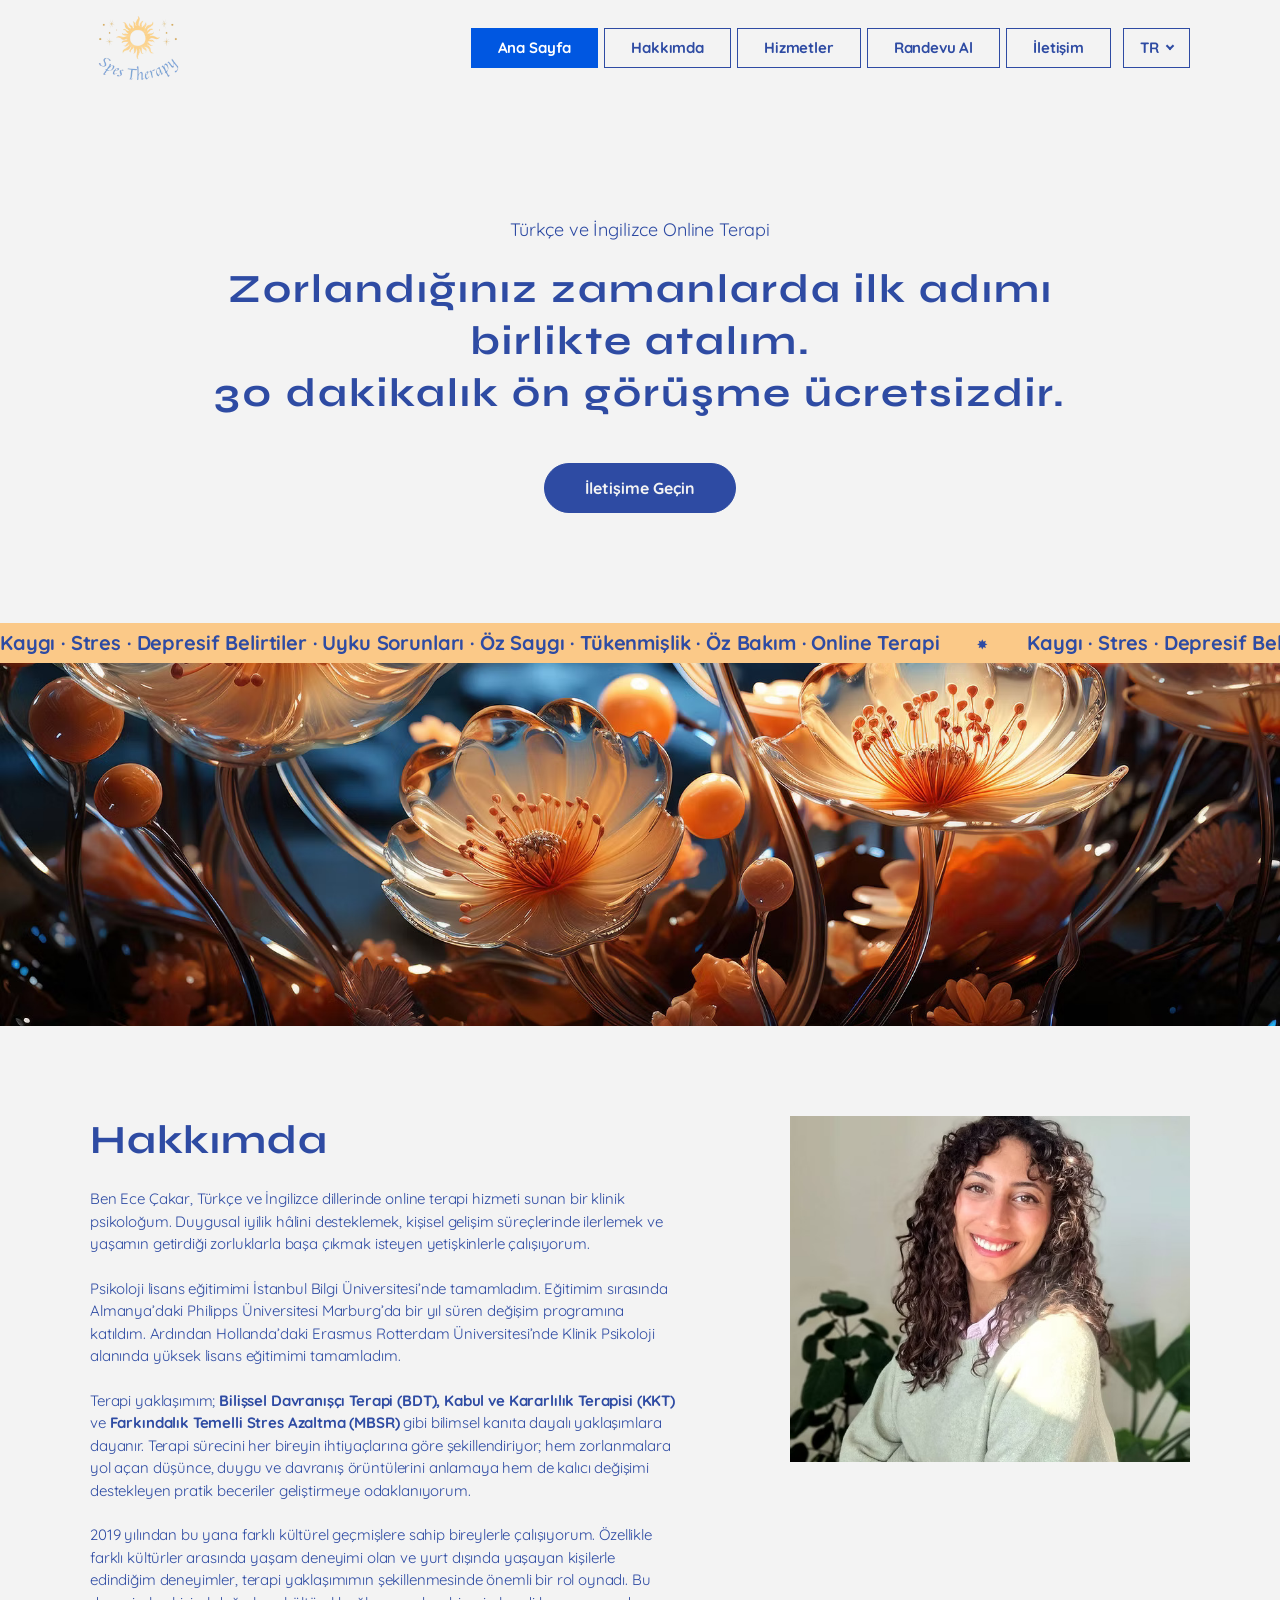
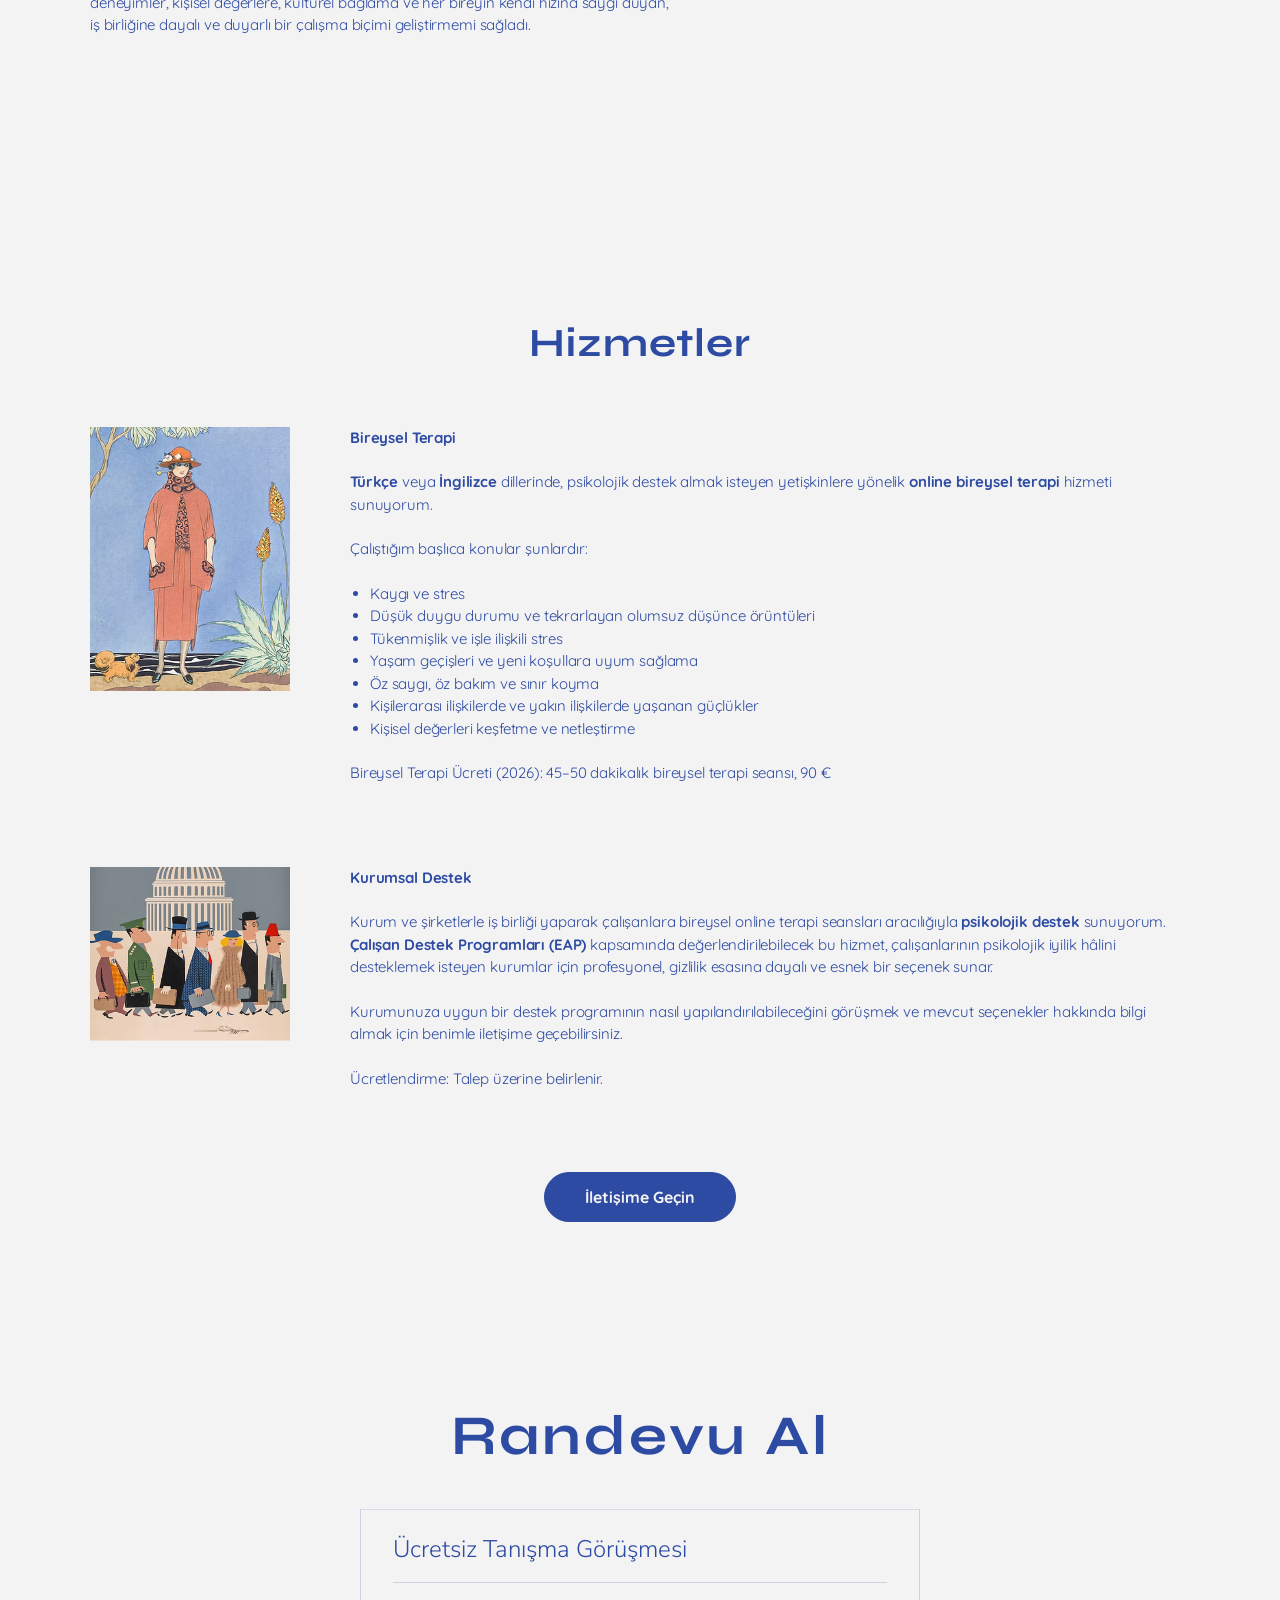
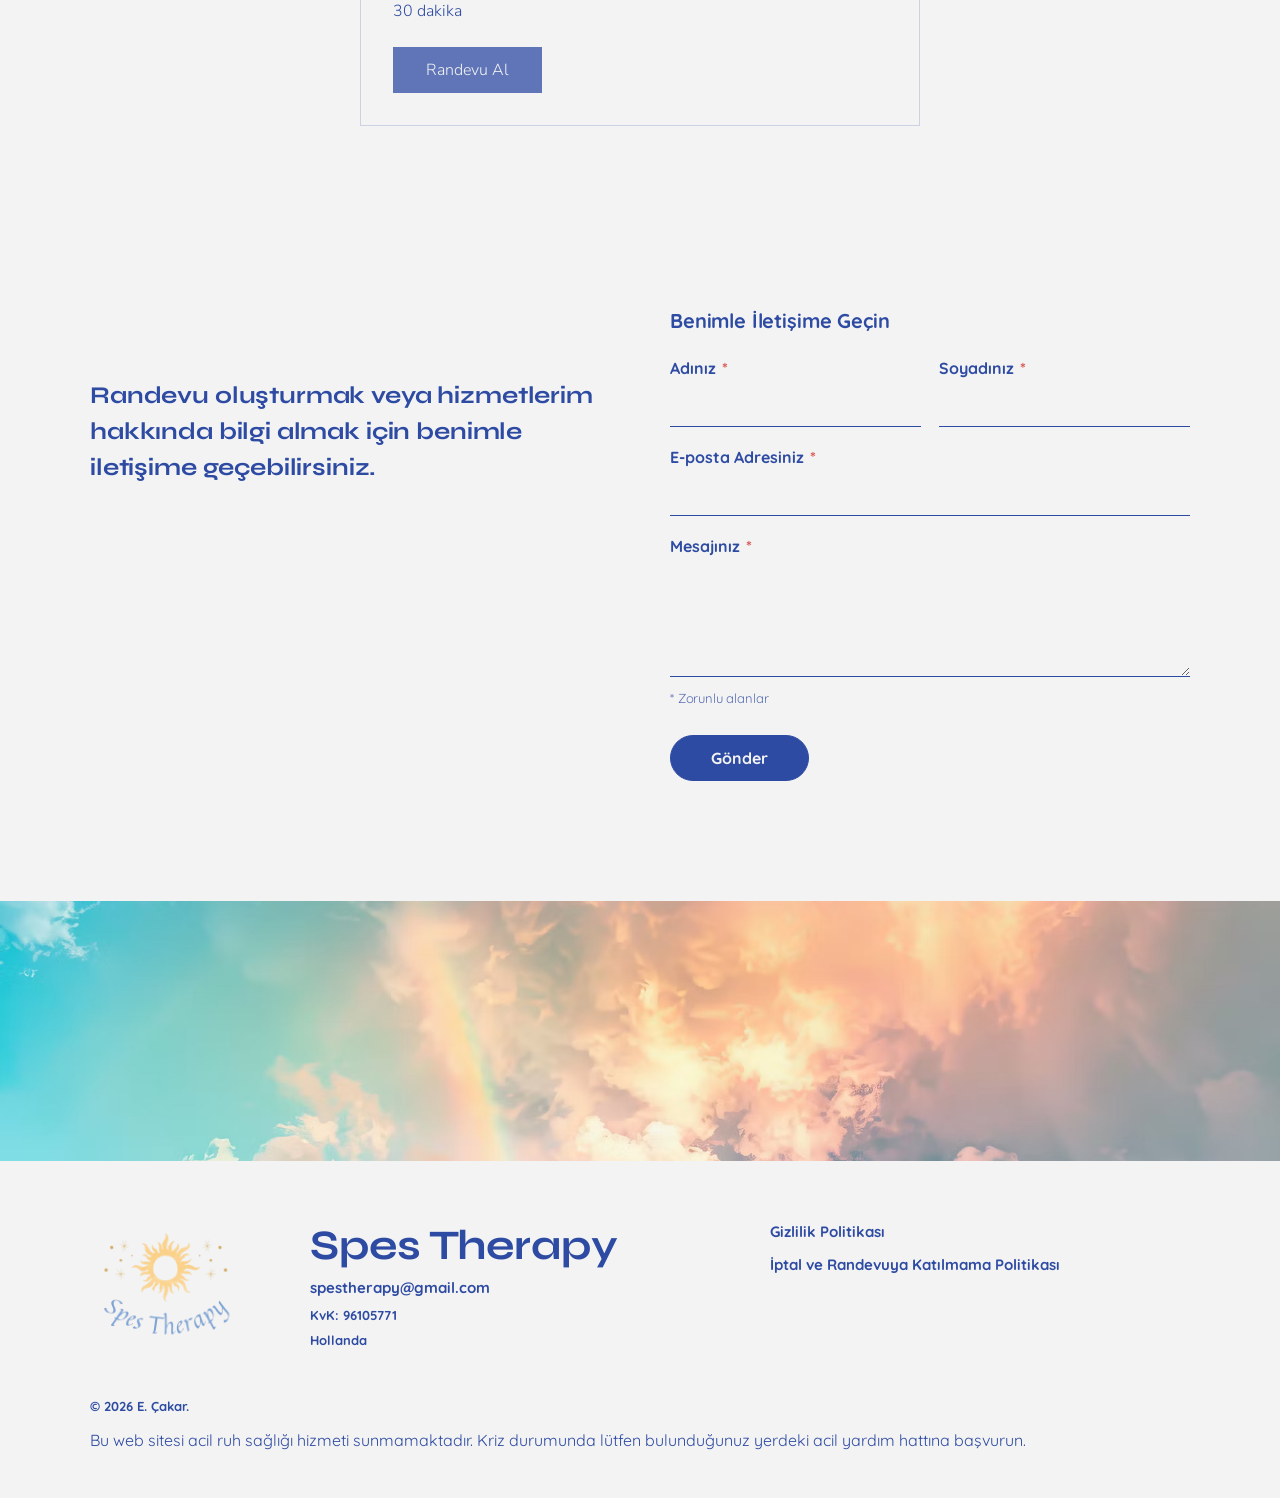
==== commit bb3bcb81: "fix" ====
--- a/tr/index.html
+++ b/tr/index.html
@@ -54,7 +54,7 @@
     <section id="home" class="hero">
       <div class="container hero-inner">
         <p class="hero-eyebrow" data-anim="fade">Türkçe ve İngilizce Online Terapi</p>
-        <h1 class="hero-long" data-anim="fade" data-delay="150">Zorlandığınız zamanlarda kendinize alan açın, ihtiyaç duyduğunuz psikolojik desteği alın.</h1>
+        <h1 class="hero-long" data-anim="fade" data-delay="150">Zorlandığınız zamanlarda ilk adımı birlikte atalım.<br> 30 dakikalık ön görüşme ücretsizdir.</h1>
         <a href="#contact" class="btn btn-pill" data-anim="fade" data-delay="300">İletişime Geçin</a>
       </div>
     </section>
